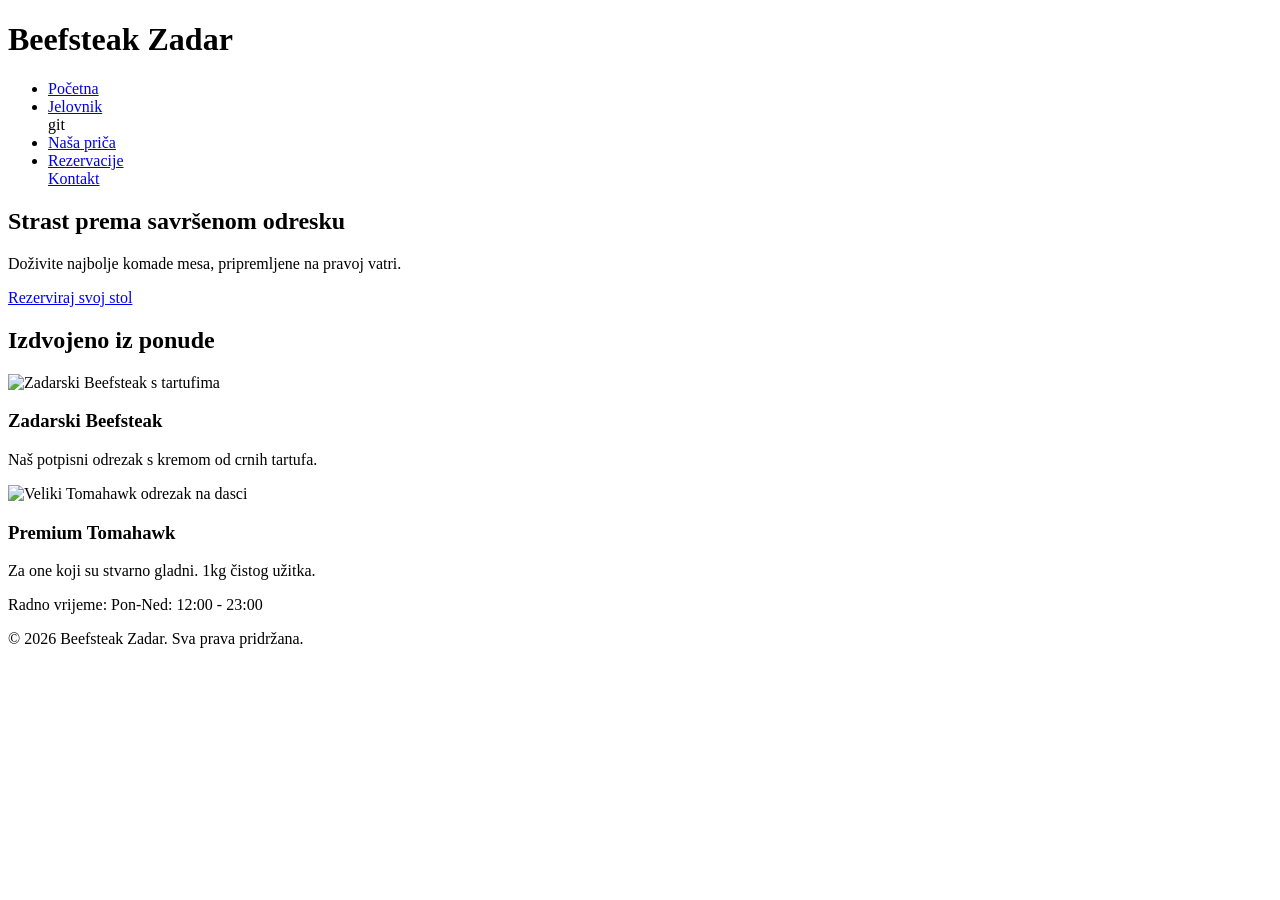
==== index.html @ ecae80e7 "feat: ispravak kodova" ====
<!DOCTYPE html>
<html lang="hr">
<head>
    <link rel="stylesheet" href="styles/style.css">
    <meta charset="UTF-8">
    <meta name="viewport" content="width=device-width, initial-scale=1.0">
    <title>Beefsteak Zadar | Premium roštilj</title>
</head>
<body>

    <header>
        <div class="logo">
            <h1>Beefsteak Zadar</h1>
        </div>
        
        <nav>
            <ul>
                <li><a href="index.html" class="active">Početna</a></li>
                <li><a href="pages/jelovnik.html">Jelovnik</a></li>git 
                <li><a href="pages/o-nama.html">Naša priča</a></li>
                <li><a href="pages/rezervacije.html">Rezervacije</a></li>
                <lix><a href="pages/kontakt.html">Kontakt</a></li>
            </ul>
        </nav>
    </header>

    <main>
        <section class="hero">
            <h2>Strast prema savršenom odresku</h2>
            <p>Doživite najbolje komade mesa, pripremljene na pravoj vatri.</p>
            <a href="pages/rezervacije.html" class="btn">Rezerviraj svoj stol</a>
        </section>

        <section class="preporuke">
            <h2>Izdvojeno iz ponude</h2>
            <div class="jela-grid">
                <article>
                    <img src="assets/img/beefsteak.jpg" alt="Zadarski Beefsteak s tartufima">
                    <h3>Zadarski Beefsteak</h3>
                    <p>Naš potpisni odrezak s kremom od crnih tartufa.</p>
                </article>
                <article>
                    <img src="assets/img/tomahawk.jpg" alt="Veliki Tomahawk odrezak na dasci">
                    <h3>Premium Tomahawk</h3>
                    <p>Za one koji su stvarno gladni. 1kg čistog užitka.</p>
                </article>
            </div>
        </section>
    </main>

    <footer>
        <p>Radno vrijeme: Pon-Ned: 12:00 - 23:00</p>
        <p>&copy; 2026 Beefsteak Zadar. Sva prava pridržana.</p>
    </footer>

</body>
</html>
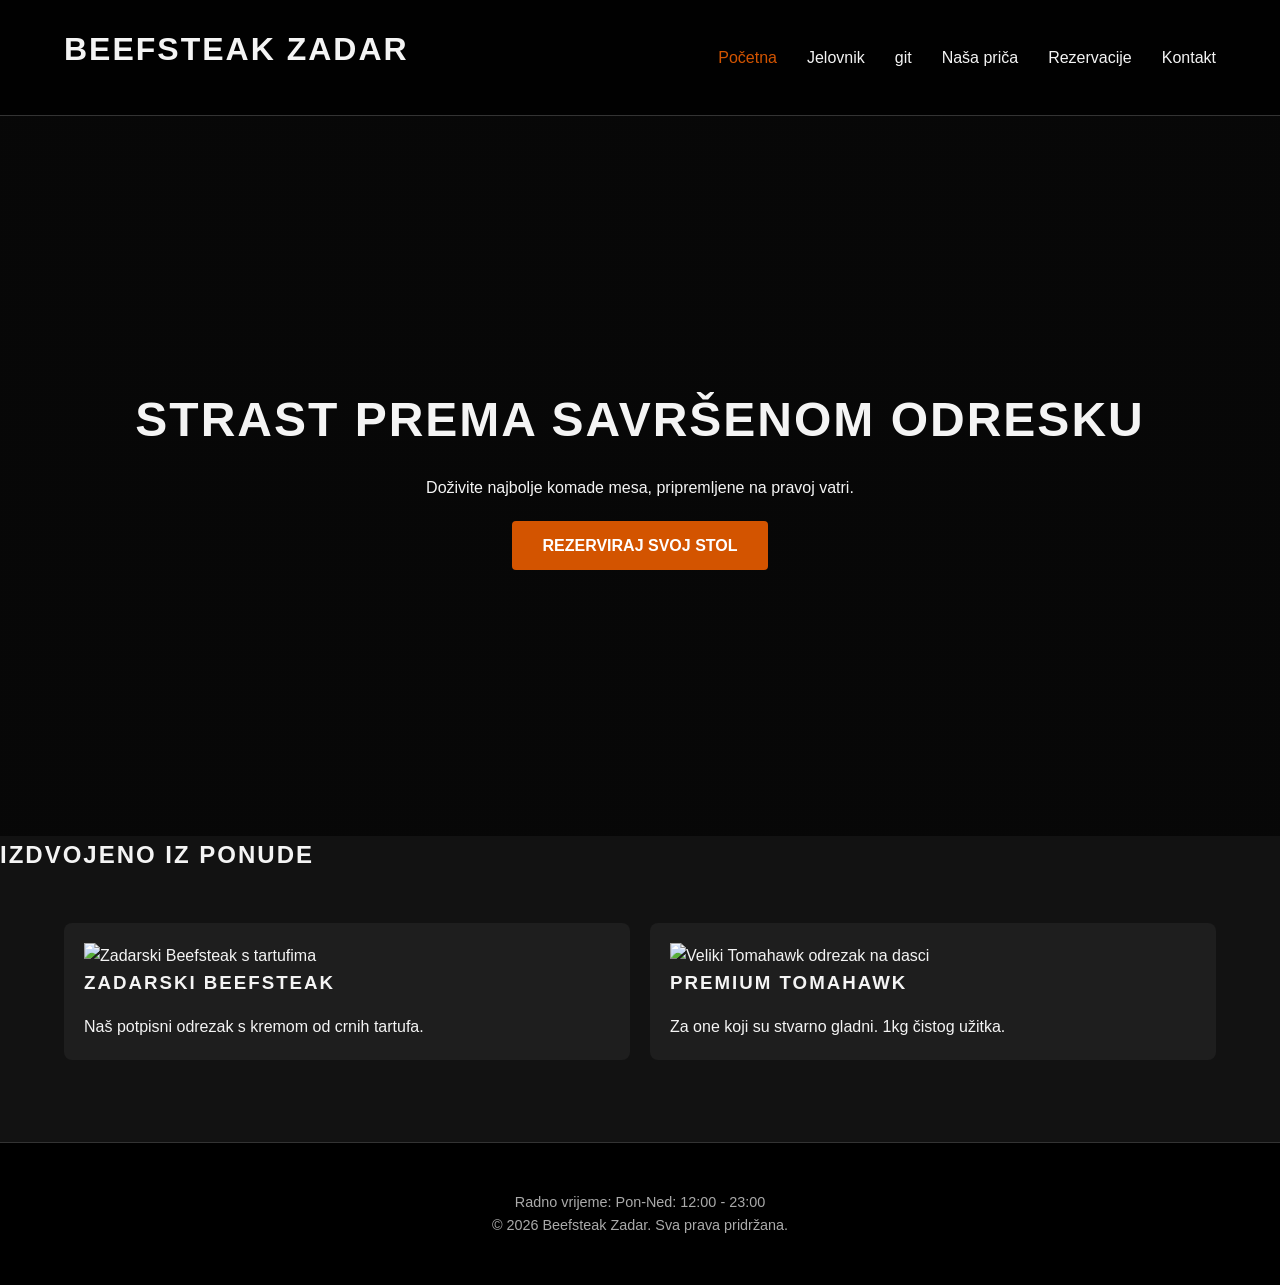
==== commit 151532bd: "feat: ispravak kodova" ====
--- a/index.html
+++ b/index.html
@@ -1,7 +1,7 @@
 <!DOCTYPE html>
 <html lang="hr">
 <head>
-    <link rel="stylesheet" href="styles/style.css">
+    <link rel="stylesheet" href="styles/styles.css">
     <meta charset="UTF-8">
     <meta name="viewport" content="width=device-width, initial-scale=1.0">
     <title>Beefsteak Zadar | Premium roštilj</title>
--- a/styles/styles.css
+++ b/styles/styles.css
@@ -0,0 +1,188 @@
+/* =========================================
+   1. VARIJABLE (Design Tokens)
+   ========================================= */
+:root {
+    --primarna-boja: #d35400;    /* Boja bakra/vatre */
+    --pozadina-tamna: #121212;   /* Skoro crna */
+    --sekundarna-tamna: #1e1e1e; /* Tamno siva za kartice */
+    --boja-teksta: #f4f4f4;      /* Prljavo bijela */
+    --boja-teksta-muted: #aaaaaa;
+    --font-glavni: 'Segoe UI', Tahoma, Geneva, Verdana, sans-serif;
+    --gap: 20px;
+}
+
+/* =========================================
+   2. OSNOVNI RESET I STILOVI (Base)
+   ========================================= */
+* {
+    margin: 0;
+    padding: 0;
+    box-sizing: border-box;
+}
+
+body {
+    font-family: var(--font-glavni);
+    background-color: var(--pozadina-tamna);
+    color: var(--boja-teksta);
+    line-height: 1.6;
+}
+
+h1, h2, h3 {
+    text-transform: uppercase;
+    letter-spacing: 2px;
+    margin-bottom: 1rem;
+}
+
+a {
+    text-decoration: none;
+    color: inherit;
+    transition: 0.3s;
+}
+
+img {
+    max-width: 100%;
+    display: block;
+}
+
+/* =========================================
+   3. LAYOUT (Header, Nav, Footer)
+   ========================================= */
+header {
+    background-color: rgba(0, 0, 0, 0.9);
+    padding: 1.5rem 5%;
+    display: flex;
+    justify-content: space-between;
+    align-items: center;
+    position: sticky;
+    top: 0;
+    z-index: 1000;
+    border-bottom: 1px solid #333;
+}
+
+nav ul {
+    display: flex;
+    list-style: none;
+    gap: 30px;
+}
+
+nav a:hover, nav a.active {
+    color: var(--primarna-boja);
+}
+
+footer {
+    background-color: #000;
+    padding: 3rem 5%;
+    text-align: center;
+    margin-top: 50px;
+    border-top: 1px solid #333;
+    font-size: 0.9rem;
+    color: var(--boja-teksta-muted);
+}
+
+/* =========================================
+   4. KOMPONENTE (Hero, Kartice, Forme)
+   ========================================= */
+
+/* Hero sekcija na index.html */
+.hero {
+    height: 80vh;
+    display: flex;
+    flex-direction: column;
+    justify-content: center;
+    align-items: center;
+    text-align: center;
+    background: linear-gradient(rgba(0,0,0,0.6), rgba(0,0,0,0.6)), 
+                url('../assets/img/hero-bg.jpg') no-repeat center center/cover;
+    padding: 0 10%;
+}
+
+.hero h2 { font-size: 3rem; }
+
+.btn {
+    display: inline-block;
+    background-color: var(--primarna-boja);
+    color: #fff;
+    padding: 12px 30px;
+    border-radius: 4px;
+    margin-top: 20px;
+    font-weight: bold;
+    text-transform: uppercase;
+}
+
+.btn:hover {
+    background-color: #e67e22;
+    transform: translateY(-2px);
+}
+
+/* Grid za jela (Jelovnik i Početna) */
+.jela-grid {
+    display: grid;
+    grid-template-columns: repeat(auto-fit, minmax(300px, 1fr));
+    gap: var(--gap);
+    padding: 2rem 5%;
+}
+
+article {
+    background-color: var(--sekundarna-tamna);
+    padding: 20px;
+    border-radius: 8px;
+    transition: 0.3s;
+}
+
+article:hover {
+    box-shadow: 0 10px 20px rgba(0,0,0,0.5);
+}
+
+/* Forme (Rezervacije i Kontakt) */
+form {
+    max-width: 600px;
+    margin: 2rem auto;
+    background: var(--sekundarna-tamna);
+    padding: 40px;
+    border-radius: 8px;
+}
+
+form div { margin-bottom: 15px; }
+
+label {
+    display: block;
+    margin-bottom: 5px;
+    color: var(--boja-teksta-muted);
+}
+
+input, select, textarea {
+    width: 100%;
+    padding: 12px;
+    background-color: #2a2a2a;
+    border: 1px solid #444;
+    color: #fff;
+    border-radius: 4px;
+}
+
+input:focus, textarea:focus {
+    outline: none;
+    border-color: var(--primarna-boja);
+}
+
+/* Pristupačnost - vidljiv fokus */
+a:focus, button:focus {
+    outline: 2px solid var(--primarna-boja);
+    outline-offset: 4px;
+}
+
+/* =========================================
+   5. RESPONZIVNOST (Media Queries)
+   ========================================= */
+@media (max-width: 768px) {
+    header {
+        flex-direction: column;
+        gap: 15px;
+    }
+    
+    nav ul {
+        gap: 15px;
+        font-size: 0.9rem;
+    }
+
+    .hero h2 { font-size: 2rem; }
+}
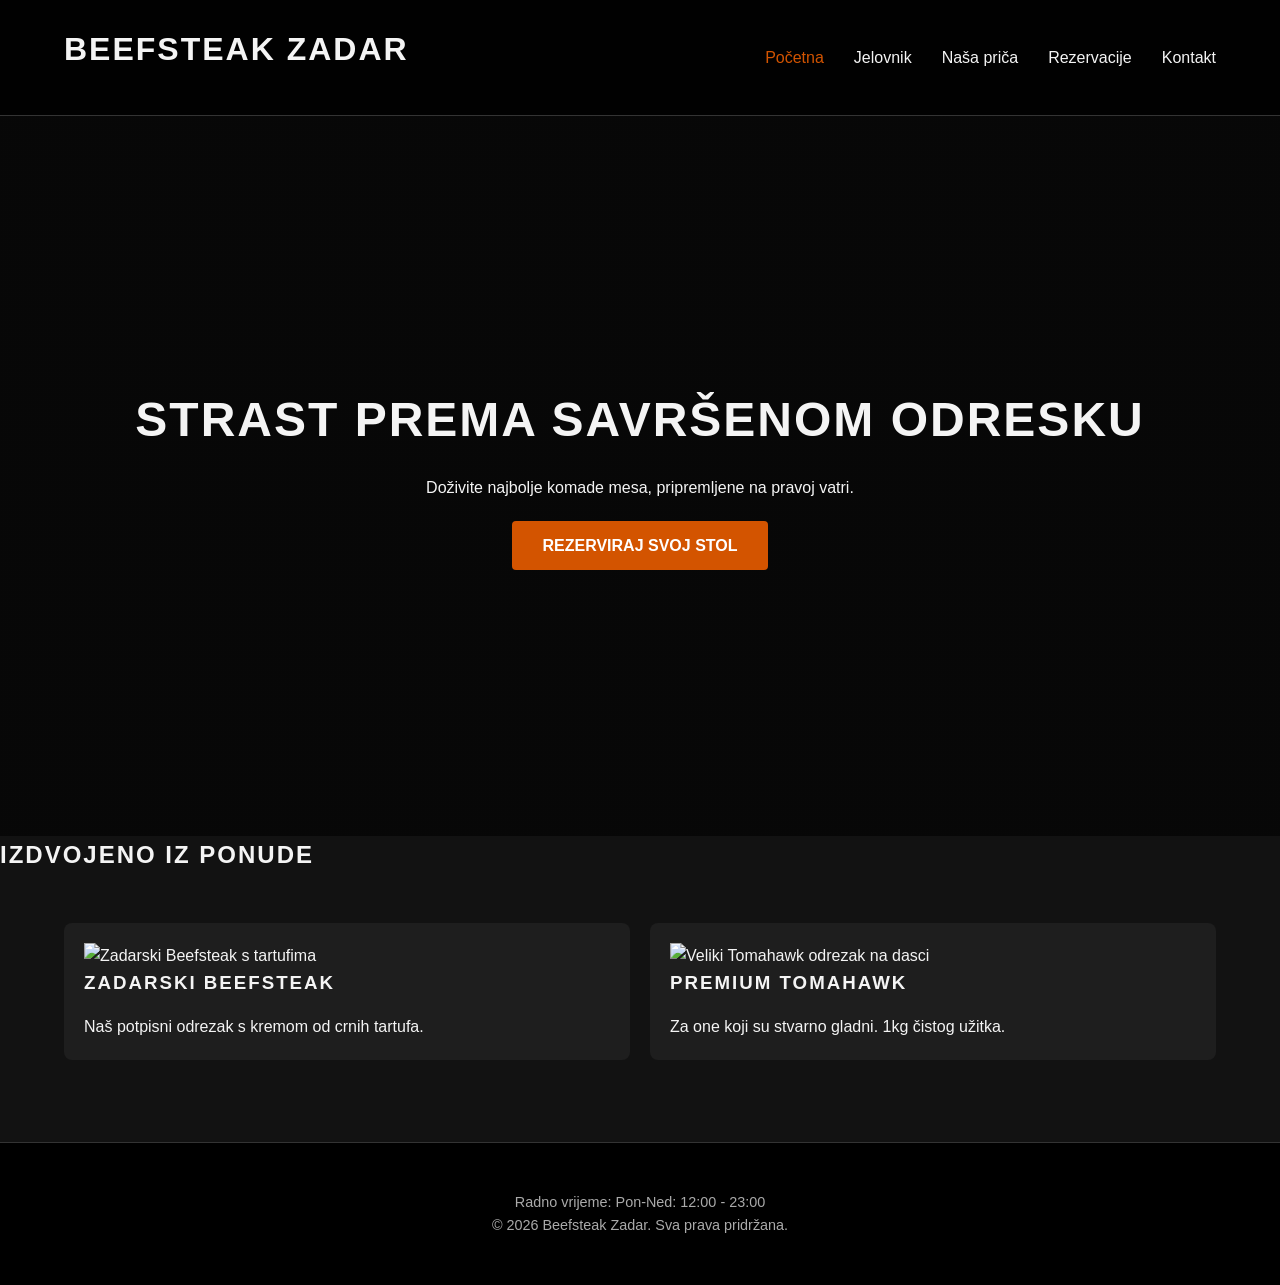
==== commit f799936e: "feat: ispravak kodova" ====
--- a/index.html
+++ b/index.html
@@ -16,7 +16,7 @@
         <nav>
             <ul>
                 <li><a href="index.html" class="active">Početna</a></li>
-                <li><a href="pages/jelovnik.html">Jelovnik</a></li>git 
+                <li><a href="pages/jelovnik.html">Jelovnik</a></li>
                 <li><a href="pages/o-nama.html">Naša priča</a></li>
                 <li><a href="pages/rezervacije.html">Rezervacije</a></li>
                 <lix><a href="pages/kontakt.html">Kontakt</a></li>
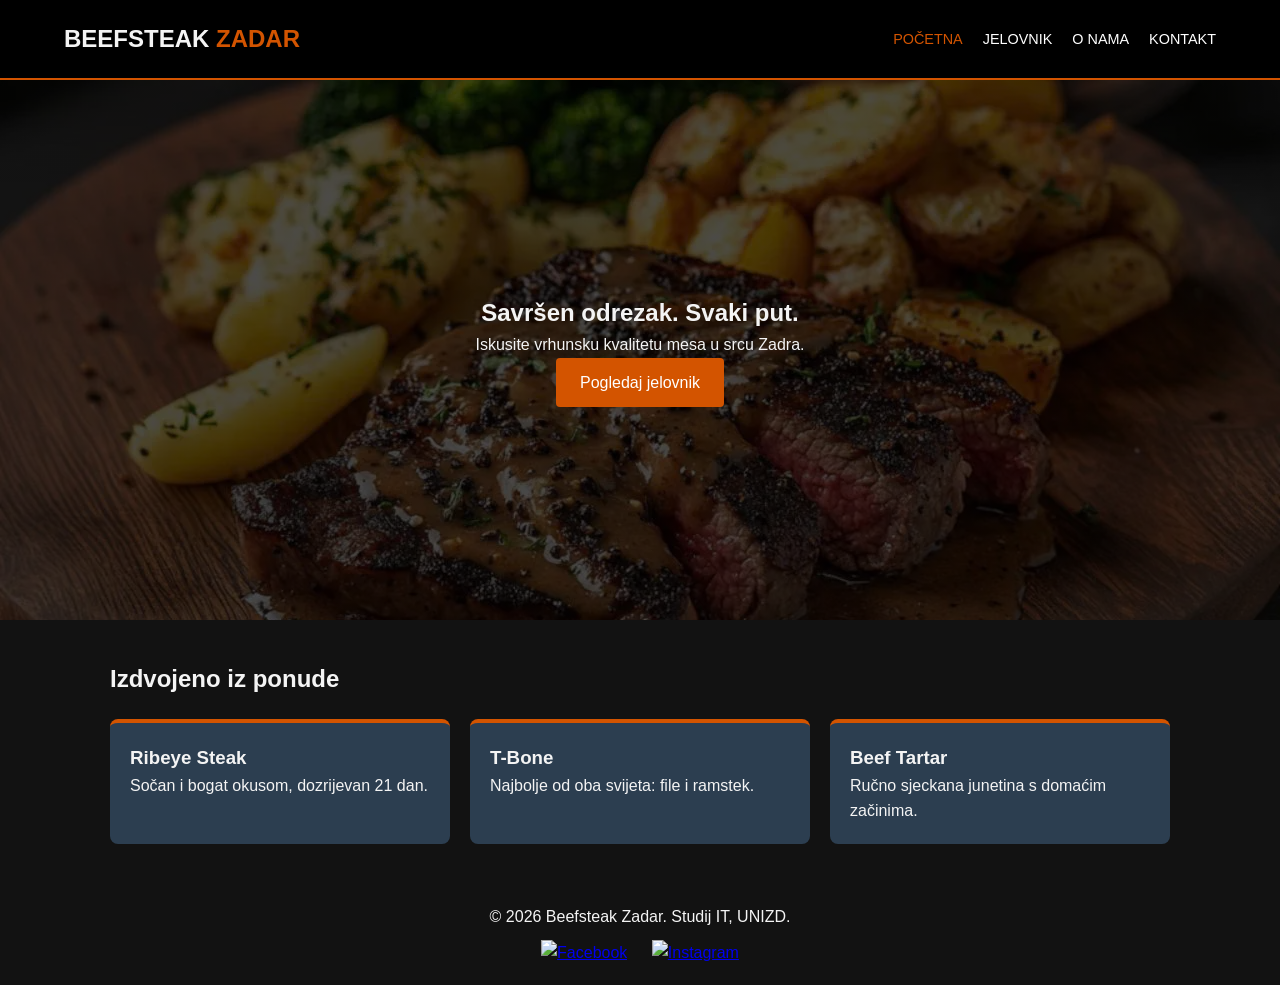
==== commit ed880147: "feat: All changes" ====
--- a/index.html
+++ b/index.html
@@ -1,57 +1,57 @@
 <!DOCTYPE html>
 <html lang="hr">
 <head>
-    <link rel="stylesheet" href="styles/styles.css">
     <meta charset="UTF-8">
     <meta name="viewport" content="width=device-width, initial-scale=1.0">
-    <title>Beefsteak Zadar | Premium roštilj</title>
+    <title>Beefsteak Zadar | Premium Steakhouse</title>
+    <link rel="stylesheet" href="styles/style.css">
+    <link rel="icon" type="image/png" href="assets/img/favicon.png">
 </head>
 <body>
-
     <header>
-        <div class="logo">
-            <h1>Beefsteak Zadar</h1>
-        </div>
-        
+        <div class="logo no-select"> BEEFSTEAK <span>ZADAR</span></div>
         <nav>
             <ul>
-                <li><a href="index.html" class="active">Početna</a></li>
-                <li><a href="pages/jelovnik.html">Jelovnik</a></li>
-                <li><a href="pages/o-nama.html">Naša priča</a></li>
-                <li><a href="pages/rezervacije.html">Rezervacije</a></li>
-                <lix><a href="pages/kontakt.html">Kontakt</a></li>
+                <li><a href="index.html" class="active no-select">Početna</a></li>
+                <li><a href="pages/jelovnik.html" class="no-select">Jelovnik</a></li>
+                <li><a href="pages/o-nama.html" class="no-select">O nama</a></li>
+                <li><a href="pages/kontakt.html" class="no-select">Kontakt</a></li>
             </ul>
         </nav>
     </header>
 
     <main>
-        <section class="hero">
-            <h2>Strast prema savršenom odresku</h2>
-            <p>Doživite najbolje komade mesa, pripremljene na pravoj vatri.</p>
-            <a href="pages/rezervacije.html" class="btn">Rezerviraj svoj stol</a>
+        <section class="hero hero-section">
+            <h1>Savršen odrezak. Svaki put.</h1>
+            <p>Iskusite vrhunsku kvalitetu mesa u srcu Zadra.</p>
+            <a href="pages/jelovnik.html" class="btn">Pogledaj jelovnik</a>
         </section>
 
-        <section class="preporuke">
-            <h2>Izdvojeno iz ponude</h2>
-            <div class="jela-grid">
-                <article>
-                    <img src="assets/img/beefsteak.jpg" alt="Zadarski Beefsteak s tartufima">
-                    <h3>Zadarski Beefsteak</h3>
-                    <p>Naš potpisni odrezak s kremom od crnih tartufa.</p>
+        <section class="container">
+            <h2 class="section-title">Izdvojeno iz ponude</h2>
+            <div class="grid-ponuda">
+                <article class="card">
+                    <h3>Ribeye Steak</h3>
+                    <p>Sočan i bogat okusom, dozrijevan 21 dan.</p>
                 </article>
-                <article>
-                    <img src="assets/img/tomahawk.jpg" alt="Veliki Tomahawk odrezak na dasci">
-                    <h3>Premium Tomahawk</h3>
-                    <p>Za one koji su stvarno gladni. 1kg čistog užitka.</p>
+                <article class="card">
+                    <h3>T-Bone</h3>
+                    <p>Najbolje od oba svijeta: file i ramstek.</p>
+                </article>
+                <article class="card">
+                    <h3>Beef Tartar</h3>
+                    <p>Ručno sjeckana junetina s domaćim začinima.</p>
                 </article>
             </div>
         </section>
     </main>
 
-    <footer>
-        <p>Radno vrijeme: Pon-Ned: 12:00 - 23:00</p>
-        <p>&copy; 2026 Beefsteak Zadar. Sva prava pridržana.</p>
+    <footer style="text-align: center; padding: 20px;">
+        <p>© 2026 Beefsteak Zadar. Studij IT, UNIZD.</p>
+        <div class="social-icons" style="margin-top: 10px;">
+            <a href="https://www.facebook.com" target="_blank" style="margin: 0 10px;"><img src="assets/img/facebook.svg" alt="Facebook" width="24" height="24"></a>
+            <a href="https://www.instagram.com" target="_blank" style="margin: 0 10px;"><img src="assets/img/instagram.svg" alt="Instagram" width="24" height="24"></a>
+        </div>
     </footer>
-
 </body>
 </html>
--- a/styles/style.css
+++ b/styles/style.css
@@ -0,0 +1,221 @@
+/* 1. DESIGN TOKENS (Varijable) */
+:root {
+    --primary: #d35400;
+    --dark: #121212;
+    --light: #f4f4f4;
+    --gray: #2c3e50;
+    --font-main: 'Segoe UI', sans-serif;
+    --transition: 0.3s ease;
+}
+
+/* 2. BASE (Reset) */
+* {
+    margin: 0;
+    padding: 0;
+    box-sizing: border-box;
+}
+
+body {
+    font-family: var(--font-main);
+    background-color: var(--dark);
+    color: var(--light);
+    line-height: 1.6;
+}
+
+.container {
+    max-width: 1100px;
+    margin: 0 auto;
+    padding: 40px 20px;
+}
+
+/* 3. LAYOUT (Header & Footer) */
+header {
+    display: flex;
+    justify-content: space-between;
+    align-items: center;
+    padding: 20px 5%;
+    background: #000;
+    border-bottom: 2px solid var(--primary);
+    position: sticky;
+    top: 0;
+    z-index: 100;
+}
+
+.logo {
+    font-size: 1.5rem;
+    font-weight: bold;
+}
+
+.logo span { color: var(--primary); }
+
+nav ul {
+    display: flex;
+    list-style: none;
+    gap: 20px;
+}
+
+nav a {
+    color: #fff;
+    text-decoration: none;
+    text-transform: uppercase;
+    font-size: 0.9rem;
+    transition: var(--transition);
+}
+
+nav a:hover, nav a.active { color: var(--primary); }
+
+/* 4. COMPONENTS */
+.hero {
+    height: 60vh;
+    background: linear-gradient(rgba(0,0,0,0.7), rgba(0,0,0,0.7)), url('../assets/img/hero.jpg') center/cover;
+    display: flex;
+    flex-direction: column;
+    justify-content: center;
+    align-items: center;
+    text-align: center;
+}
+
+.btn {
+    display: inline-block;
+    background: var(--primary);
+    color: #fff;
+    padding: 12px 24px;
+    border: none;
+    border-radius: 4px;
+    cursor: pointer;
+    text-decoration: none;
+    transition: var(--transition);
+}
+
+.btn:hover { background: #e67e22; }
+
+/* Grid za ponudu (3 kolone) */
+.grid-ponuda {
+    display: grid;
+    grid-template-columns: repeat(auto-fit, minmax(250px, 1fr));
+    gap: 20px;
+    margin-top: 20px;
+}
+
+.card {
+    background: var(--gray);
+    padding: 20px;
+    border-radius: 8px;
+    border-top: 4px solid var(--primary);
+}
+
+/* Stilovi za forme */
+.form-container {
+    background: var(--gray);
+    padding: 30px;
+    border-radius: 8px;
+    max-width: 500px;
+    margin: 0 auto;
+}
+
+.form-group { margin-bottom: 15px; }
+
+label { display: block; margin-bottom: 5px; }
+
+input {
+    width: 100%;
+    padding: 10px;
+    background: #121212;
+    border: 1px solid #444;
+    color: #fff;
+}
+
+/* 5. RESPONSIVE (Vježba 6) */
+@media (max-width: 768px) {
+    header { flex-direction: column; gap: 15px; }
+    nav ul { gap: 10px; font-size: 0.8rem; }
+}
+/* Layout za jelovnik - CSS Grid (Vježba 5) */
+.jelovnik-grid-layout {
+    display: grid;
+    grid-template-columns: repeat(auto-fit, minmax(450px, 1fr));
+    gap: 40px;
+    margin-top: 30px;
+}
+
+/* Stilovi za tablice (Vježba 3 i 7) */
+.menu-table {
+    width: 100%;
+    border-collapse: collapse; /* Spaja rubove ćelija */
+    margin-top: 15px;
+    background: rgba(255, 255, 255, 0.05);
+    border-radius: 8px;
+    overflow: hidden;
+}
+
+.menu-table th, .menu-table td {
+    padding: 15px;
+    text-align: left;
+    border-bottom: 1px solid #333;
+}
+
+.menu-table th {
+    background-color: var(--primary);
+    color: white;
+    text-transform: uppercase;
+    font-size: 0.85rem;
+    letter-spacing: 1px;
+}
+
+.menu-table tr:hover {
+    background: rgba(211, 84, 0, 0.1); /* Hover efekt na redak */
+    transition: background 0.2s;
+}
+
+.menu-table td:last-child {
+    font-weight: bold;
+    color: var(--primary);
+    text-align: right;
+}
+
+.menu-section h2 {
+    border-left: 4px solid var(--primary);
+    padding-left: 15px;
+    margin-bottom: 10px;
+}
+
+/* Prilagodba za mobitele (Vježba 6) */
+@media (max-width: 500px) {
+    .jelovnik-grid-layout {
+        grid-template-columns: 1fr;
+    }
+    
+    .menu-table {
+        font-size: 0.9rem;
+    }
+}
+/* --- 1. FIKSIRANJE EURA U ISTOM REDU (Jelovnik) --- */
+/* Ovo osigurava da zadnji stupac (cijena i €) u tablicama nikad ne ide u novi red */
+.menu-table td:last-child {
+    white-space: nowrap;
+}
+
+/* --- 2. FOOTER UVIJEK NA DNU EKRANA (Rezervacije i ostale kratke stranice) --- */
+/* Koristimo Flexbox na body elementu kako bi se stranica rastegnula na punu visinu ekrana */
+body {
+    display: flex;
+    flex-direction: column;
+    min-height: 100vh; /* Minimalna visina je 100% visine ekrana (viewport) */
+    margin: 0;
+}
+
+/* Glavni sadržaj dobiva 'flex: 1' što znači da će zauzeti sav preostali prostor 
+   i tako automatski "gurnuti" footer skroz na dno */
+main 
+{
+    flex: 1;
+}
+/* Klasa koja onemogućava označavanje teksta */
+.no-select {
+    -webkit-user-select: none; /* Safari */
+    -ms-user-select: none;     /* IE 10 i Edge */
+    user-select: none;         /* Standardni sintaks (Chrome, Firefox, Opera) */
+}
+.style-6{
+background-image: linear-gradient(rgba(0, 0, 0, 0.6), rgba(0, 0, 0, 0.6)), url('assets/img/hero.jpg'); background-size: cover; background-position: center; color: white; padding: 100px 20px; text-align: center;
+}
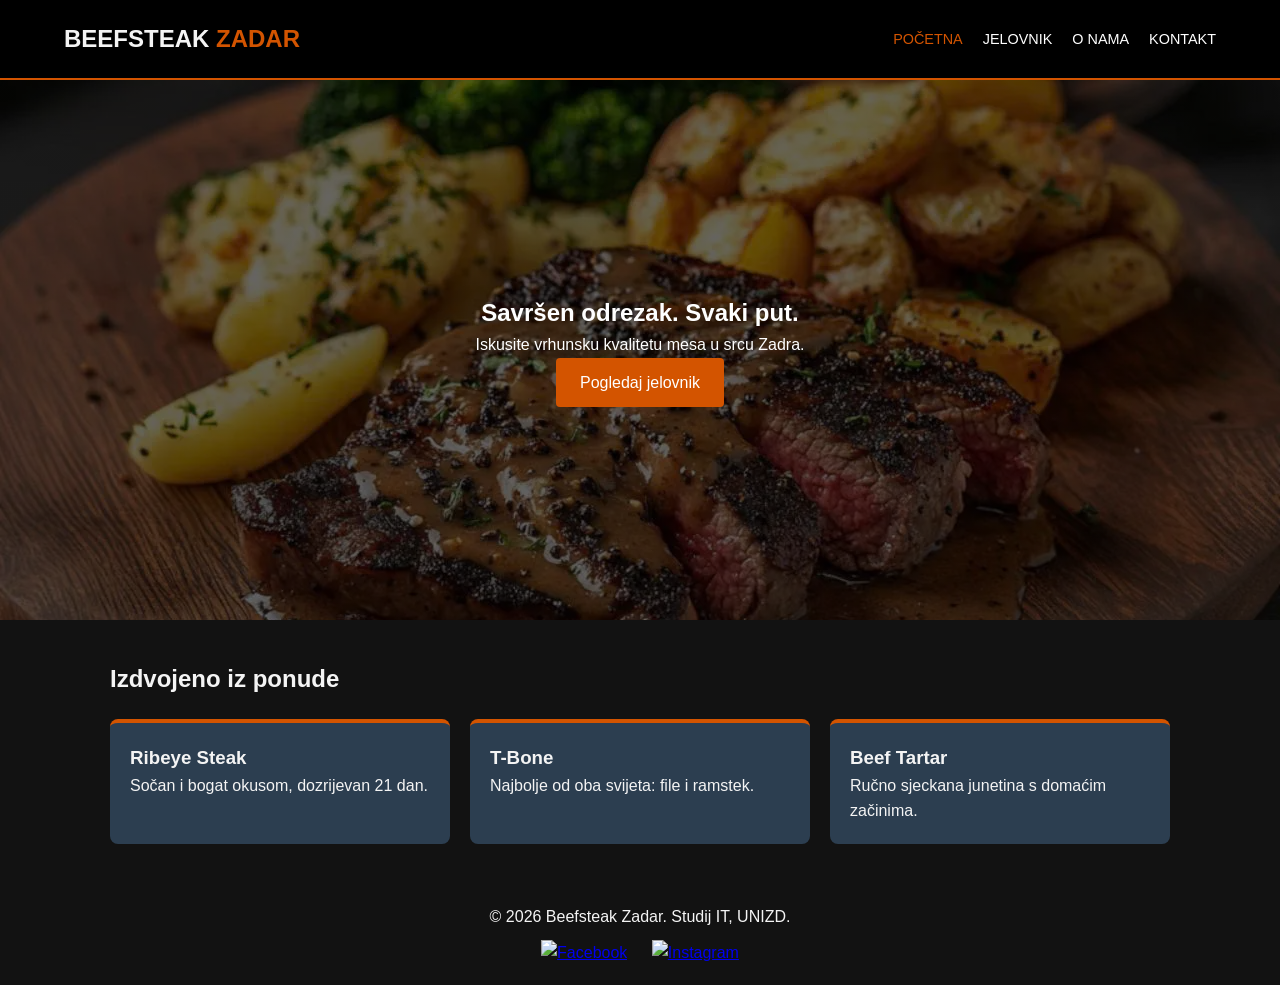
==== commit 4696db1d: "Razvrstani css fajlovi za preglednost" ====
--- a/index.html
+++ b/index.html
@@ -4,7 +4,10 @@
     <meta charset="UTF-8">
     <meta name="viewport" content="width=device-width, initial-scale=1.0">
     <title>Beefsteak Zadar | Premium Steakhouse</title>
-    <link rel="stylesheet" href="styles/style.css">
+    <link rel="stylesheet" href="../styles/tokens.css">
+    <link rel="stylesheet" href="../styles/base.css">
+    <link rel="stylesheet" href="../styles/layout.css">
+    <link rel="stylesheet" href="../styles/components.css">
     <link rel="icon" type="image/png" href="assets/img/favicon.png">
 </head>
 <body>
--- a/styles/tokens.css
+++ b/styles/tokens.css
@@ -0,0 +1,9 @@
+/* DESIGN TOKENS (Varijable) */
+:root {
+    --primary: #d35400;
+    --dark: #121212;
+    --light: #f4f4f4;
+    --gray: #2c3e50;
+    --font-main: 'Segoe UI', sans-serif;
+    --transition: 0.3s ease;
+}
--- a/styles/base.css
+++ b/styles/base.css
@@ -0,0 +1,31 @@
+/* BASE (Reset i osnove) */
+* {
+    margin: 0;
+    padding: 0;
+    box-sizing: border-box;
+}
+
+body {
+    font-family: var(--font-main);
+    background-color: var(--dark);
+    color: var(--light);
+    line-height: 1.6;
+    
+    /* Footer uvijek na dnu ekrana */
+    display: flex;
+    flex-direction: column;
+    min-height: 100vh; 
+    margin: 0;
+}
+
+/* Glavni sadržaj zauzima sav preostali prostor i gura footer na dno */
+main {
+    flex: 1;
+}
+
+/* Pomoćna klasa za onemogućavanje označavanja teksta */
+.no-select {
+    -webkit-user-select: none; /* Safari */
+    -ms-user-select: none;     /* IE 10 i Edge */
+    user-select: none;         /* Standard */
+}
--- a/styles/layout.css
+++ b/styles/layout.css
@@ -0,0 +1,79 @@
+/* LAYOUT (Struktura, gridovi, header) */
+.container {
+    max-width: 1100px;
+    margin: 0 auto;
+    padding: 40px 20px;
+}
+
+header {
+    display: flex;
+    justify-content: space-between;
+    align-items: center;
+    padding: 20px 5%;
+    background: #000;
+    border-bottom: 2px solid var(--primary);
+    position: sticky;
+    top: 0;
+    z-index: 100;
+}
+
+.logo {
+    font-size: 1.5rem;
+    font-weight: bold;
+}
+
+.logo span { 
+    color: var(--primary); 
+}
+
+nav ul {
+    display: flex;
+    list-style: none;
+    gap: 20px;
+}
+
+nav a {
+    color: #fff;
+    text-decoration: none;
+    text-transform: uppercase;
+    font-size: 0.9rem;
+    transition: var(--transition);
+}
+
+nav a:hover, nav a.active { 
+    color: var(--primary); 
+}
+
+/* Grid za ponudu */
+.grid-ponuda {
+    display: grid;
+    grid-template-columns: repeat(auto-fit, minmax(250px, 1fr));
+    gap: 20px;
+    margin-top: 20px;
+}
+
+/* Layout za jelovnik (Vježba 5) */
+.jelovnik-grid-layout {
+    display: grid;
+    grid-template-columns: repeat(auto-fit, minmax(450px, 1fr));
+    gap: 40px;
+    margin-top: 30px;
+}
+
+/* Responsive prilagodbe za layout (Vježba 6) */
+@media (max-width: 768px) {
+    header { 
+        flex-direction: column; 
+        gap: 15px; 
+    }
+    nav ul { 
+        gap: 10px; 
+        font-size: 0.8rem; 
+    }
+}
+
+@media (max-width: 500px) {
+    .jelovnik-grid-layout {
+        grid-template-columns: 1fr;
+    }
+}
--- a/styles/components.css
+++ b/styles/components.css
@@ -0,0 +1,121 @@
+/* COMPONENTS (Gumbi, forme, kartice, tablice, hero) */
+
+/* Hero sekcija */
+.hero {
+    height: 60vh;
+    background: linear-gradient(rgba(0,0,0,0.7), rgba(0,0,0,0.7)), url('../assets/img/hero.jpg') center/cover;
+    display: flex;
+    flex-direction: column;
+    justify-content: center;
+    align-items: center;
+    text-align: center;
+}
+
+.hero-section {
+    background-image: linear-gradient(rgba(0, 0, 0, 0.6), rgba(0, 0, 0, 0.6)), url('../assets/img/hero.jpg');
+    background-size: cover;
+    background-position: center;
+    color: white;
+    padding: 100px 20px;
+    text-align: center;
+}
+
+/* Gumbi */
+.btn {
+    display: inline-block;
+    background: var(--primary);
+    color: #fff;
+    padding: 12px 24px;
+    border: none;
+    border-radius: 4px;
+    cursor: pointer;
+    text-decoration: none;
+    transition: var(--transition);
+}
+
+.btn:hover { 
+    background: #e67e22; 
+}
+
+/* Kartice (Cards) */
+.card {
+    background: var(--gray);
+    padding: 20px;
+    border-radius: 8px;
+    border-top: 4px solid var(--primary);
+}
+
+/* Forme */
+.form-container {
+    background: var(--gray);
+    padding: 30px;
+    border-radius: 8px;
+    max-width: 500px;
+    margin: 0 auto;
+}
+
+.form-group { 
+    margin-bottom: 15px; 
+}
+
+label { 
+    display: block; 
+    margin-bottom: 5px; 
+}
+
+input {
+    width: 100%;
+    padding: 10px;
+    background: #121212;
+    border: 1px solid #444;
+    color: #fff;
+}
+
+/* Tablice za jelovnik (Vježba 3 i 7) */
+.menu-section h2 {
+    border-left: 4px solid var(--primary);
+    padding-left: 15px;
+    margin-bottom: 10px;
+}
+
+.menu-table {
+    width: 100%;
+    border-collapse: collapse;
+    margin-top: 15px;
+    background: rgba(255, 255, 255, 0.05);
+    border-radius: 8px;
+    overflow: hidden;
+}
+
+.menu-table th, .menu-table td {
+    padding: 15px;
+    text-align: left;
+    border-bottom: 1px solid #333;
+}
+
+.menu-table th {
+    background-color: var(--primary);
+    color: white;
+    text-transform: uppercase;
+    font-size: 0.85rem;
+    letter-spacing: 1px;
+}
+
+.menu-table tr:hover {
+    background: rgba(211, 84, 0, 0.1);
+    transition: background 0.2s;
+}
+
+/* Zadnji stupac s cijenom i fiksiranje eura u istom redu */
+.menu-table td:last-child {
+    font-weight: bold;
+    color: var(--primary);
+    text-align: right;
+    white-space: nowrap; 
+}
+
+@media (max-width: 500px) {
+    .menu-table {
+        font-size: 0.9rem;
+    }
+}
